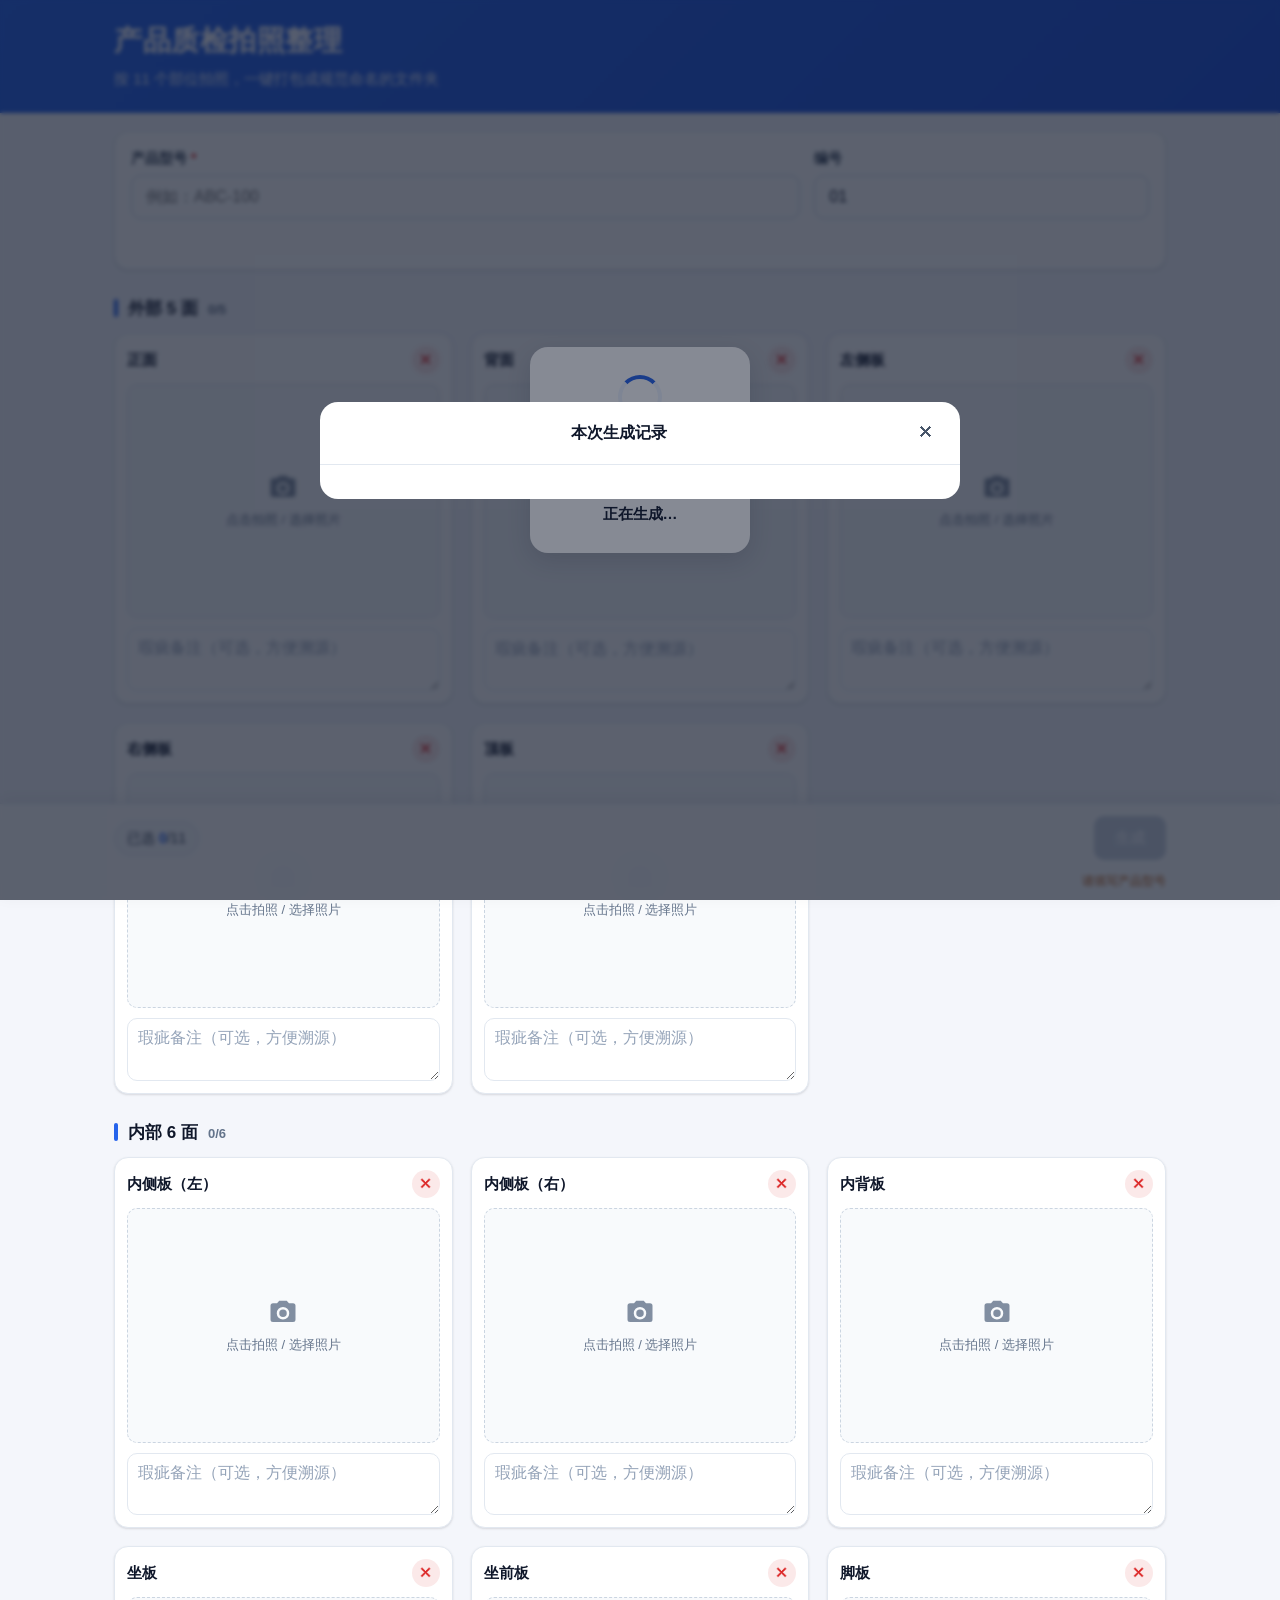
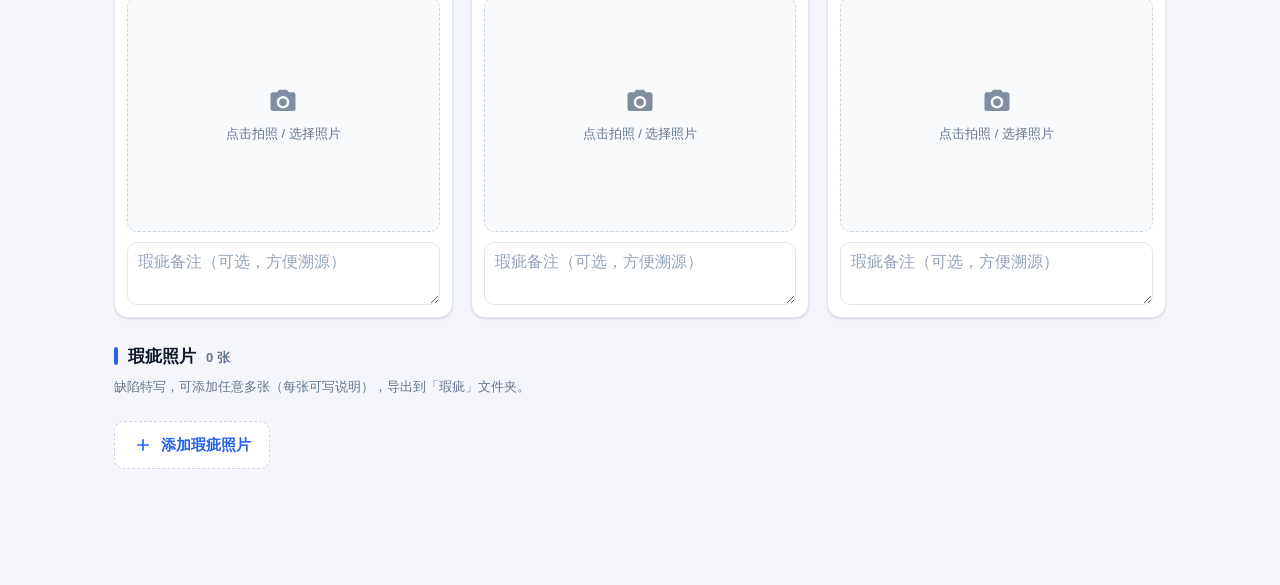
==== index.html @ 3b5d7baa "feat: QC inspection photo organizer Zero-build, client-only web app for product quality-inspection p" ====
<!DOCTYPE html>
<html lang="zh-CN">
<head>
  <meta charset="UTF-8" />
  <meta name="viewport" content="width=device-width, initial-scale=1, viewport-fit=cover" />
  <meta name="theme-color" content="#1d4ed8" />
  <meta name="description" content="按 11 个部位拍照存档，一键生成规范命名的文件夹（型号-编号），方便质检溯源。" />
  <title>产品质检拍照整理</title>
  <link rel="stylesheet" href="styles.css" />
</head>
<body>
  <header class="app-header">
    <div class="container app-header__inner">
      <h1 class="app-title">产品质检拍照整理</h1>
      <p class="app-subtitle">按 11 个部位拍照，一键打包成规范命名的文件夹</p>
    </div>
  </header>

  <main class="container" id="main">
    <!-- Product meta -->
    <section class="meta-card" aria-label="产品信息">
      <div class="field">
        <label for="model-input">产品型号 <span class="req" aria-hidden="true">*</span></label>
        <input id="model-input" type="text" inputmode="text" autocomplete="off"
               enterkeyhint="next" placeholder="例如：ABC-100" />
      </div>
      <div class="field field--unit">
        <label for="unit-input">编号</label>
        <input id="unit-input" type="text" inputmode="text" autocomplete="off"
               value="01" placeholder="01" />
      </div>
      <p class="folder-preview" id="folder-preview" aria-live="polite"></p>
    </section>

    <!-- Photo slots (injected by app.js from PARTS) -->
    <section class="group" data-group="external">
      <h2 class="group-title">
        <span class="group-name">外部 5 面</span>
        <span class="group-count" data-group-count="external"></span>
      </h2>
      <div class="slot-grid" data-slot-grid="external"></div>
    </section>

    <section class="group" data-group="internal">
      <h2 class="group-title">
        <span class="group-name">内部 6 面</span>
        <span class="group-count" data-group-count="internal"></span>
      </h2>
      <div class="slot-grid" data-slot-grid="internal"></div>
    </section>

    <!-- Defect close-up photos (variable count) -->
    <section class="group" data-group="defects">
      <h2 class="group-title">
        <span class="group-name">瑕疵照片</span>
        <span class="group-count" id="defect-count-label">0 张</span>
      </h2>
      <p class="group-desc">缺陷特写，可添加任意多张（每张可写说明），导出到「瑕疵」文件夹。</p>
      <div class="defect-grid" id="defect-grid"></div>
      <label class="defect-add" id="defect-add">
        <input id="defect-input" class="visually-hidden" type="file" accept="image/*" capture="environment" multiple />
        <svg class="defect-add__icon" viewBox="0 0 24 24" aria-hidden="true"><path d="M11 5h2v6h6v2h-6v6h-2v-6H5v-2h6z"/></svg>
        <span>添加瑕疵照片</span>
      </label>
    </section>

    <!-- keeps content clear of the sticky action bar -->
    <div class="action-bar-spacer" aria-hidden="true"></div>
  </main>

  <!-- Sticky bottom action bar -->
  <div class="action-bar" id="action-bar">
    <div class="container action-bar__inner">
      <div class="action-bar__status">
        <span class="count-pill">已选 <strong id="count-num">0</strong>/11<span id="count-defect"></span></span>
        <button type="button" class="btn btn--ghost" id="history-btn" hidden>
          记录 <span id="history-count">0</span>
        </button>
      </div>
      <div class="action-bar__actions">
        <button type="button" class="btn btn--primary" id="generate-btn" disabled>生成</button>
        <button type="button" class="btn btn--primary" id="download-btn" hidden>下载</button>
        <button type="button" class="btn btn--secondary" id="next-btn" hidden>下一台</button>
      </div>
    </div>
    <p class="action-bar__hint" id="action-hint">请填写产品型号</p>
  </div>

  <!-- Generating / success overlay -->
  <div class="overlay" id="overlay" hidden>
    <div class="overlay__card" role="status" aria-live="polite">
      <div class="spinner" id="spinner" aria-hidden="true"></div>
      <svg class="checkmark" id="checkmark" viewBox="0 0 52 52" hidden aria-hidden="true">
        <circle class="checkmark__circle" cx="26" cy="26" r="24" fill="none" />
        <path class="checkmark__check" fill="none" d="M14.1 27.2l7.1 7.2 16.7-16.8" />
      </svg>
      <p class="overlay__text" id="overlay-text">正在生成…</p>
    </div>
  </div>

  <!-- History modal -->
  <div class="modal" id="history-modal" hidden>
    <div class="modal__backdrop" data-close-history></div>
    <div class="modal__panel" role="dialog" aria-modal="true" aria-labelledby="history-modal-title">
      <div class="modal__head">
        <button type="button" class="modal__back" id="history-back" hidden aria-label="返回列表">‹ 返回</button>
        <h2 class="modal__title" id="history-modal-title">本次生成记录</h2>
        <button type="button" class="modal__close" data-close-history aria-label="关闭">✕</button>
      </div>
      <div class="modal__body" id="history-body"><!-- list or detail injected by app.js --></div>
    </div>
  </div>

  <!-- Lightweight toast -->
  <div class="toast" id="toast" hidden aria-live="polite"></div>

  <script defer src="lib/jszip.min.js"></script>
  <script defer src="app.js"></script>
</body>
</html>
---- styles.css ----
/* ===== Design tokens ===== */
:root {
  --bg: #f4f6fb;
  --surface: #ffffff;
  --surface-2: #f8fafc;
  --text: #0f172a;
  --muted: #64748b;
  --border: #e2e8f0;
  --border-strong: #cbd5e1;
  --accent: #2563eb;
  --accent-d: #1d4ed8;
  --accent-soft: #eef4ff;
  --ok: #16a34a;
  --danger: #dc2626;
  --warn: #b45309;
  --radius: 14px;
  --radius-sm: 10px;
  --shadow-sm: 0 1px 2px rgba(15, 23, 42, .06), 0 1px 3px rgba(15, 23, 42, .08);
  --shadow-md: 0 8px 24px rgba(15, 23, 42, .14);
  --bar-space: 116px; /* reserved height for the fixed action bar */
}

* { box-sizing: border-box; }

html { -webkit-text-size-adjust: 100%; }

body {
  margin: 0;
  background: var(--bg);
  color: var(--text);
  font-family: -apple-system, BlinkMacSystemFont, "Segoe UI", "PingFang SC",
    "Hiragino Sans GB", "Microsoft YaHei", "Helvetica Neue", Arial, sans-serif;
  line-height: 1.5;
  -webkit-font-smoothing: antialiased;
}

body.modal-open { overflow: hidden; }

.container {
  width: 100%;
  max-width: 1100px;
  margin-inline: auto;
  padding-inline: clamp(12px, 3vw, 24px);
}

.visually-hidden {
  position: absolute;
  width: 1px; height: 1px;
  padding: 0; margin: -1px;
  overflow: hidden;
  clip: rect(0 0 0 0);
  white-space: nowrap;
  border: 0;
}

/* ===== Header ===== */
.app-header {
  background: linear-gradient(135deg, var(--accent) 0%, var(--accent-d) 100%);
  color: #fff;
  padding-top: env(safe-area-inset-top);
}
.app-header__inner { padding-block: 20px 22px; }
.app-title {
  margin: 0;
  font-size: clamp(20px, 4.5vw, 28px);
  font-weight: 700;
  letter-spacing: .5px;
}
.app-subtitle {
  margin: 6px 0 0;
  font-size: clamp(13px, 3vw, 15px);
  opacity: .9;
}

/* ===== Main ===== */
main { padding-bottom: var(--bar-space); }

.meta-card {
  background: var(--surface);
  border: 1px solid var(--border);
  border-radius: var(--radius);
  box-shadow: var(--shadow-sm);
  padding: 16px;
  margin-top: 18px;
  display: grid;
  grid-template-columns: 1fr;
  gap: 14px;
}
@media (min-width: 560px) {
  .meta-card { grid-template-columns: 2fr 1fr; }
  .folder-preview { grid-column: 1 / -1; }
}

.field { display: flex; flex-direction: column; gap: 6px; }
.field label { font-size: 14px; font-weight: 600; color: #334155; }
.req { color: var(--danger); }
.field input {
  font-size: 16px; /* >=16px avoids iOS zoom-on-focus */
  padding: 12px 14px;
  border: 1.5px solid var(--border-strong);
  border-radius: var(--radius-sm);
  background: var(--surface);
  color: var(--text);
  transition: border-color .18s ease, box-shadow .18s ease;
}
.field input:focus {
  outline: none;
  border-color: var(--accent);
  box-shadow: 0 0 0 3px var(--accent-soft);
}
.folder-preview {
  margin: 0;
  min-height: 20px;
  font-size: 13px;
  color: var(--muted);
  word-break: break-all;
}

/* ===== Groups & slots ===== */
.group { margin-top: 26px; }
.group-title {
  display: flex; align-items: baseline; gap: 10px;
  margin: 0 0 12px;
  font-size: 17px; font-weight: 700;
}
.group-title::before {
  content: "";
  width: 4px; height: 18px;
  border-radius: 2px;
  background: var(--accent);
  transform: translateY(3px);
}
.group-count { font-size: 13px; font-weight: 600; color: var(--muted); }

.slot-grid {
  display: grid;
  gap: clamp(12px, 2vw, 18px);
  grid-template-columns: repeat(auto-fill, minmax(260px, 1fr));
}
@media (max-width: 479px) {
  .slot-grid { grid-template-columns: 1fr; }
}

.slot {
  background: var(--surface);
  border: 1px solid var(--border);
  border-radius: var(--radius);
  box-shadow: var(--shadow-sm);
  padding: 12px;
  display: flex;
  flex-direction: column;
  gap: 10px;
  transition: transform .18s ease, box-shadow .18s ease;
}
@media (hover: hover) {
  .slot:hover { transform: translateY(-2px); box-shadow: var(--shadow-md); }
}

.slot__top {
  display: flex; align-items: center; justify-content: space-between; gap: 8px;
  min-height: 28px;
}
.slot__label { font-size: 15px; font-weight: 600; }
.slot__remove {
  appearance: none;
  border: none;
  background: rgba(220, 38, 38, .1);
  color: var(--danger);
  width: 28px; height: 28px;
  border-radius: 50%;
  font-size: 14px; line-height: 1;
  cursor: pointer;
  display: inline-flex; align-items: center; justify-content: center;
  transition: background .15s ease, transform .15s ease;
}
.slot__remove:hover { background: rgba(220, 38, 38, .18); }
.slot__remove:active { transform: scale(.9); }

.slot__drop {
  position: relative;
  display: block;
  aspect-ratio: 4 / 3;
  border: 1.5px dashed var(--border-strong);
  border-radius: var(--radius-sm);
  background: var(--surface-2);
  overflow: hidden;
  cursor: pointer;
  transition: border-color .18s ease, background .18s ease, transform .12s ease;
}
.slot[data-state="preview"] .slot__drop,
.slot[data-state="nopreview"] .slot__drop {
  border-style: solid;
  border-color: var(--border);
}
@media (hover: hover) {
  .slot__drop:hover { border-color: var(--accent); background: var(--accent-soft); }
}
.slot__drop:active { transform: scale(.985); }
.slot__drop.is-dragover {
  border-color: var(--accent);
  background: var(--accent-soft);
  transform: scale(1.01);
}

.slot__placeholder,
.slot__preview,
.slot__nopreview { position: absolute; inset: 0; }

.slot__placeholder {
  display: flex; flex-direction: column; align-items: center; justify-content: center;
  gap: 8px; color: var(--muted); padding: 10px; text-align: center;
}
.slot__preview { display: none; }
.slot__nopreview { display: none; }
.slot[data-state="preview"] .slot__placeholder,
.slot[data-state="nopreview"] .slot__placeholder { display: none; }
.slot[data-state="preview"] .slot__preview { display: block; }
.slot[data-state="nopreview"] .slot__nopreview {
  display: flex; flex-direction: column; align-items: center; justify-content: center;
  gap: 6px; color: var(--muted); padding: 12px; text-align: center;
}

.slot__icon { width: 30px; height: 30px; fill: currentColor; opacity: .8; }
.slot__hint-text { font-size: 13px; }
.slot__filename {
  font-size: 12px; color: #475569; word-break: break-all;
  max-width: 100%;
  display: -webkit-box; -webkit-line-clamp: 2; -webkit-box-orient: vertical; overflow: hidden;
}
.slot__nopreview-tag {
  font-size: 11px;
  background: #fef3c7; color: var(--warn);
  padding: 2px 8px; border-radius: 999px;
}

.slot__preview img {
  width: 100%; height: 100%;
  object-fit: cover;
  display: block;
  opacity: 0;
  transform: scale(1.03);
  transition: opacity .28s ease, transform .28s ease;
}
.slot__preview img.is-loaded { opacity: 1; transform: scale(1); }

.slot__note {
  width: 100%;
  resize: vertical;
  min-height: 44px;
  font-size: 16px;
  font-family: inherit;
  line-height: 1.4;
  padding: 8px 10px;
  border: 1.5px solid var(--border);
  border-radius: var(--radius-sm);
  background: var(--surface);
  color: var(--text);
  transition: border-color .18s ease, box-shadow .18s ease;
}
.slot__note::placeholder { color: #94a3b8; }
.slot__note:focus {
  outline: none;
  border-color: var(--accent);
  box-shadow: 0 0 0 3px var(--accent-soft);
}

/* ===== Group description & defect photos ===== */
.group-desc { margin: -4px 0 12px; font-size: 13px; color: var(--muted); }

.defect-grid {
  display: grid;
  gap: clamp(12px, 2vw, 18px);
  grid-template-columns: repeat(auto-fill, minmax(150px, 1fr));
  margin-bottom: 12px;
}
.defect-item {
  background: var(--surface);
  border: 1px solid var(--border);
  border-radius: var(--radius);
  box-shadow: var(--shadow-sm);
  padding: 10px;
  display: flex; flex-direction: column; gap: 8px;
  animation: slot-in .28s ease both;
}
.defect-thumb-wrap {
  position: relative;
  aspect-ratio: 1 / 1;
  border-radius: var(--radius-sm);
  overflow: hidden;
  background: var(--surface-2);
}
.defect-thumb {
  width: 100%; height: 100%; object-fit: cover; display: block;
  opacity: 0; transform: scale(1.03);
  transition: opacity .28s ease, transform .28s ease;
}
.defect-thumb.is-loaded { opacity: 1; transform: scale(1); }
.defect-item[data-state="nopreview"] .defect-thumb { display: none; }
.defect-nopreview {
  position: absolute; inset: 0;
  display: none; flex-direction: column; align-items: center; justify-content: center;
  gap: 6px; padding: 10px; text-align: center; color: var(--muted);
}
.defect-item[data-state="nopreview"] .defect-nopreview { display: flex; }
.defect-filename {
  font-size: 12px; color: #475569; word-break: break-all;
  display: -webkit-box; -webkit-line-clamp: 2; -webkit-box-orient: vertical; overflow: hidden;
}
.defect-remove {
  position: absolute; top: 6px; right: 6px;
  width: 28px; height: 28px; border: none; border-radius: 50%;
  background: rgba(15, 23, 42, .55); color: #fff;
  font-size: 14px; line-height: 1; cursor: pointer;
  display: inline-flex; align-items: center; justify-content: center;
  transition: background .15s ease, transform .15s ease;
}
.defect-remove:hover { background: rgba(15, 23, 42, .75); }
.defect-remove:active { transform: scale(.9); }
.defect-note {
  width: 100%; resize: vertical; min-height: 40px;
  font-size: 16px; font-family: inherit; line-height: 1.4;
  padding: 8px 10px;
  border: 1.5px solid var(--border); border-radius: var(--radius-sm);
  background: var(--surface); color: var(--text);
  transition: border-color .18s ease, box-shadow .18s ease;
}
.defect-note::placeholder { color: #94a3b8; }
.defect-note:focus { outline: none; border-color: var(--accent); box-shadow: 0 0 0 3px var(--accent-soft); }

.defect-add {
  display: inline-flex; align-items: center; gap: 8px;
  padding: 12px 18px; min-height: 44px;
  border: 1.5px dashed var(--border-strong); border-radius: var(--radius-sm);
  background: var(--surface); color: var(--accent);
  font-size: 15px; font-weight: 600; cursor: pointer;
  transition: border-color .18s ease, background .18s ease, transform .12s ease;
}
.defect-add:hover { border-color: var(--accent); background: var(--accent-soft); }
.defect-add:active { transform: scale(.98); }
.defect-add.is-dragover { border-color: var(--accent); background: var(--accent-soft); transform: scale(1.01); }
.defect-add__icon { width: 20px; height: 20px; fill: currentColor; }

.hist-detail-subhead { margin: 18px 0 10px; font-size: 14px; font-weight: 700; }

/* ===== Sticky action bar ===== */
.action-bar {
  position: fixed;
  left: 0; right: 0; bottom: 0;
  z-index: 40;
  background: rgba(255, 255, 255, .92);
  backdrop-filter: saturate(180%) blur(10px);
  -webkit-backdrop-filter: saturate(180%) blur(10px);
  border-top: 1px solid var(--border);
  padding-bottom: env(safe-area-inset-bottom);
  box-shadow: 0 -4px 16px rgba(15, 23, 42, .06);
}
.action-bar__inner {
  display: flex; align-items: center; justify-content: space-between; gap: 12px;
  padding-block: 12px;
}
.action-bar__status { display: flex; align-items: center; gap: 10px; }
.count-pill {
  font-size: 14px; color: #334155;
  background: var(--surface-2);
  border: 1px solid var(--border);
  padding: 6px 12px; border-radius: 999px;
  white-space: nowrap;
}
.count-pill strong { color: var(--accent); }
.action-bar__actions { display: flex; gap: 8px; }
.action-bar__hint {
  margin: 0;
  padding: 0 clamp(12px, 3vw, 24px) 10px;
  max-width: 1100px;
  margin-inline: auto;
  font-size: 12px;
  color: var(--muted);
  text-align: right;
}
.action-bar__hint[data-tone="warn"] { color: var(--warn); }
.action-bar__hint[data-tone="ok"] { color: var(--ok); }

/* ===== Buttons ===== */
.btn {
  appearance: none;
  border: 1px solid transparent;
  border-radius: 10px;
  font-size: 15px; font-weight: 600;
  font-family: inherit;
  padding: 11px 20px;
  min-height: 44px;
  cursor: pointer;
  transition: background .16s ease, transform .12s ease, opacity .16s ease, box-shadow .16s ease;
  white-space: nowrap;
}
.btn:active { transform: scale(.97); }
.btn--primary { background: var(--accent); color: #fff; }
.btn--primary:hover { background: var(--accent-d); }
.btn--primary:disabled {
  background: #cbd5e1; color: #eef2f7; cursor: not-allowed; transform: none;
}
.btn--secondary {
  background: var(--surface); color: var(--accent);
  border-color: var(--accent);
}
.btn--secondary:hover { background: var(--accent-soft); }
.btn--ghost {
  background: transparent; color: #475569;
  border-color: var(--border-strong);
  padding-inline: 14px;
}
.btn--ghost:hover { background: var(--surface-2); }

/* ===== Overlay (generating / success) ===== */
.overlay {
  position: fixed; inset: 0; z-index: 70;
  display: flex; align-items: center; justify-content: center;
  background: rgba(15, 23, 42, .35);
  backdrop-filter: blur(2px);
}
.overlay__card {
  background: var(--surface);
  border-radius: 18px;
  padding: 28px 34px;
  min-width: 220px;
  display: flex; flex-direction: column; align-items: center; gap: 14px;
  box-shadow: var(--shadow-md);
  animation: pop .25s ease;
}
@keyframes pop {
  from { transform: scale(.92); opacity: 0; }
  to { transform: scale(1); opacity: 1; }
}
.overlay__text { margin: 0; font-size: 15px; font-weight: 600; text-align: center; }

.spinner {
  width: 44px; height: 44px;
  border-radius: 50%;
  border: 4px solid var(--accent-soft);
  border-top-color: var(--accent);
  animation: spin .8s linear infinite;
}
@keyframes spin { to { transform: rotate(360deg); } }

.checkmark { width: 56px; height: 56px; }
.checkmark__circle {
  stroke: var(--ok); stroke-width: 2.5;
  stroke-dasharray: 151; stroke-dashoffset: 151;
}
.checkmark__check {
  stroke: var(--ok); stroke-width: 3.5;
  stroke-linecap: round; stroke-linejoin: round;
  stroke-dasharray: 40; stroke-dashoffset: 40;
}
.checkmark.is-drawn .checkmark__circle { animation: draw .5s ease forwards; }
.checkmark.is-drawn .checkmark__check { animation: draw .35s .42s ease forwards; }
@keyframes draw { to { stroke-dashoffset: 0; } }

/* ===== History modal ===== */
.modal {
  position: fixed; inset: 0; z-index: 80;
  display: flex; align-items: flex-end; justify-content: center;
}
@media (min-width: 640px) { .modal { align-items: center; } }
.modal__backdrop { position: absolute; inset: 0; background: rgba(15, 23, 42, .5); }
.modal__panel {
  position: relative;
  width: 100%; max-width: 640px; max-height: 86vh;
  background: var(--surface);
  border-radius: 18px 18px 0 0;
  display: flex; flex-direction: column;
  overflow: hidden;
  animation: sheet-up .3s ease;
  padding-bottom: env(safe-area-inset-bottom);
}
@media (min-width: 640px) { .modal__panel { border-radius: 18px; } }
@keyframes sheet-up {
  from { transform: translateY(16px); opacity: .5; }
  to { transform: translateY(0); opacity: 1; }
}
.modal__head {
  display: flex; align-items: center; gap: 10px;
  padding: 16px 18px;
  border-bottom: 1px solid var(--border);
}
.modal__title {
  margin: 0; font-size: 16px; font-weight: 700;
  flex: 1; text-align: center;
  white-space: nowrap; overflow: hidden; text-overflow: ellipsis;
}
.modal__back, .modal__close {
  appearance: none; border: none; background: transparent;
  color: #475569; font-size: 15px; cursor: pointer;
  padding: 6px 8px; border-radius: 8px;
}
.modal__back:hover, .modal__close:hover { background: var(--surface-2); }
.modal__close { font-size: 16px; }
.modal__body { overflow-y: auto; padding: 14px 18px 20px; -webkit-overflow-scrolling: touch; }

.hist-empty { text-align: center; color: var(--muted); padding: 28px 0; }

.hist-item {
  display: flex; align-items: center; justify-content: space-between; gap: 12px;
  padding: 12px 0;
  border-bottom: 1px solid var(--border);
}
.hist-item:last-child { border-bottom: none; }
.hist-item__name { font-weight: 600; word-break: break-all; }
.hist-item__meta { font-size: 12px; color: var(--muted); margin-top: 2px; }
.hist-item__actions { display: flex; gap: 8px; flex-shrink: 0; }
.hist-item__actions .btn { font-size: 13px; padding: 8px 12px; min-height: 38px; }

.hist-detail-head {
  display: flex; align-items: center; justify-content: space-between; gap: 10px;
  font-size: 13px; color: var(--muted);
  margin-bottom: 14px;
}
.hist-detail-head .btn { font-size: 13px; padding: 8px 12px; min-height: 38px; }
.hist-detail-grid {
  display: grid; gap: 12px;
  grid-template-columns: repeat(auto-fill, minmax(140px, 1fr));
}
.hist-detail-item {
  border: 1px solid var(--border);
  border-radius: var(--radius-sm);
  overflow: hidden;
  background: var(--surface-2);
}
.hist-thumb {
  width: 100%; aspect-ratio: 4 / 3; object-fit: cover; display: block;
  background: #e2e8f0;
}
.hist-thumb--none, .hist-thumb--empty {
  display: flex; flex-direction: column; align-items: center; justify-content: center;
  gap: 4px; color: var(--muted); font-size: 12px; text-align: center; padding: 8px;
}
.hist-thumb--none small { color: #94a3b8; word-break: break-all; }
.hist-detail-meta { padding: 8px 10px; }
.hist-detail-part { font-size: 13px; font-weight: 600; }
.hist-detail-note { font-size: 12px; color: #334155; margin-top: 3px; word-break: break-word; }
.hist-detail-note.is-empty { color: #94a3b8; }

/* ===== Toast ===== */
.toast {
  position: fixed; left: 50%; z-index: 90;
  bottom: calc(var(--bar-space) + env(safe-area-inset-bottom));
  transform: translate(-50%, 8px);
  opacity: 0;
  background: #0f172a; color: #fff;
  padding: 10px 18px; border-radius: 999px;
  font-size: 14px;
  box-shadow: var(--shadow-md);
  transition: opacity .25s ease, transform .25s ease;
  pointer-events: none;
  max-width: 90vw; text-align: center;
}
.toast.is-show { opacity: 1; transform: translate(-50%, 0); }

/* ===== Subtle slot entrance ===== */
@media (prefers-reduced-motion: no-preference) {
  .slot { animation: slot-in .34s ease both; }
  .slot-grid .slot:nth-child(1) { animation-delay: .02s; }
  .slot-grid .slot:nth-child(2) { animation-delay: .05s; }
  .slot-grid .slot:nth-child(3) { animation-delay: .08s; }
  .slot-grid .slot:nth-child(4) { animation-delay: .11s; }
  .slot-grid .slot:nth-child(5) { animation-delay: .14s; }
  .slot-grid .slot:nth-child(6) { animation-delay: .17s; }
  @keyframes slot-in {
    from { opacity: 0; transform: translateY(8px); }
    to { opacity: 1; transform: translateY(0); }
  }
}

/* ===== Reduced motion ===== */
@media (prefers-reduced-motion: reduce) {
  *, *::before, *::after {
    animation-duration: .001ms !important;
    animation-iteration-count: 1 !important;
    transition-duration: .001ms !important;
    scroll-behavior: auto !important;
  }
}
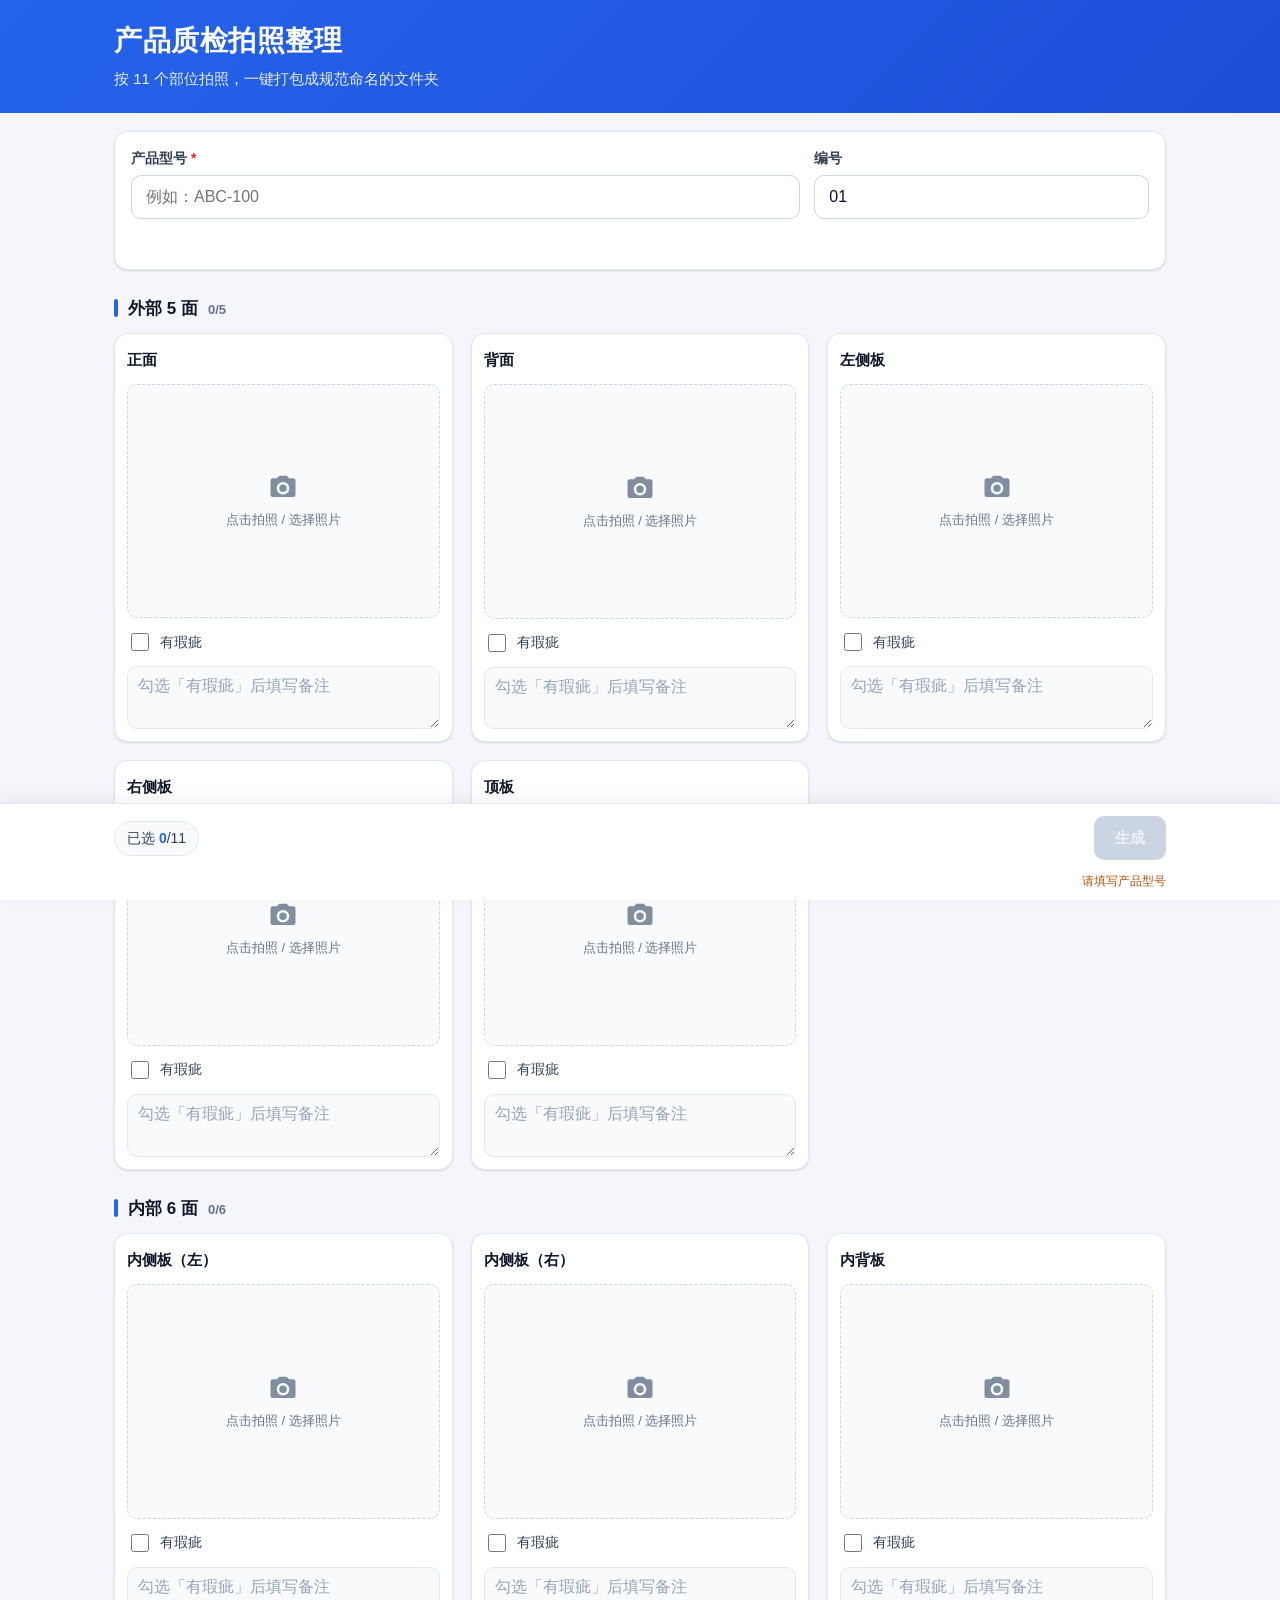
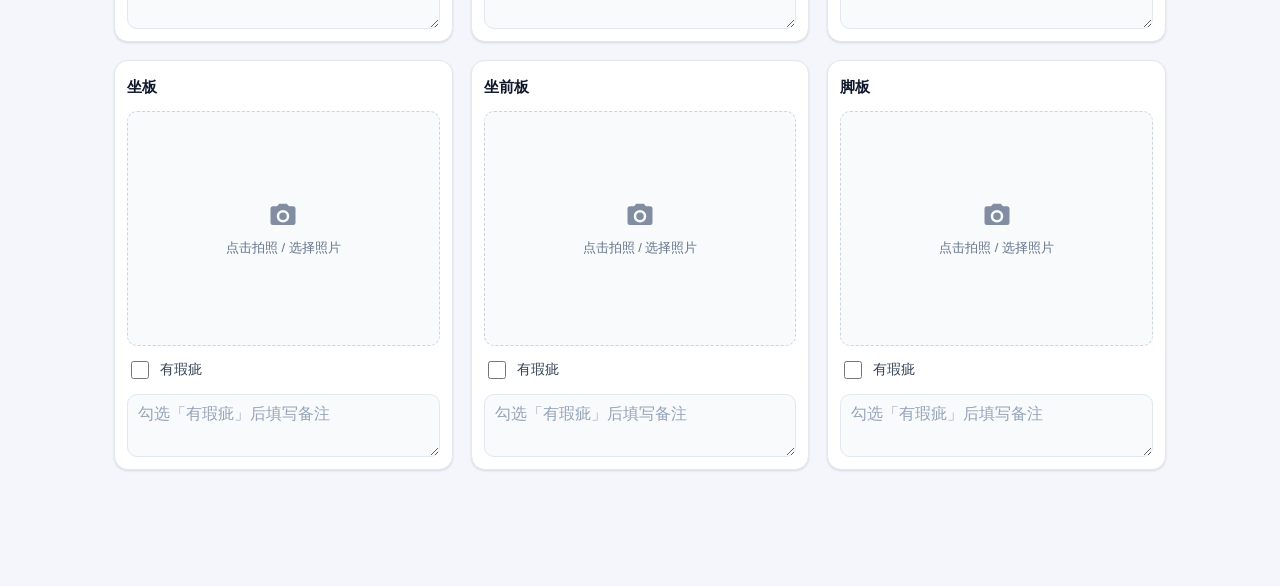
==== commit 63ad869d: "feat: mark defects per surface; copy flagged photos into defect folder (#4) Replace the separate def" ====
--- a/index.html
+++ b/index.html
@@ -6,6 +6,7 @@
   <meta name="theme-color" content="#1d4ed8" />
   <meta name="description" content="按 11 个部位拍照存档，一键生成规范命名的文件夹（型号-编号），方便质检溯源。" />
   <title>产品质检拍照整理</title>
+  <link rel="icon" href="favicon.svg" type="image/svg+xml" />
   <link rel="stylesheet" href="styles.css" />
 </head>
 <body>
@@ -47,21 +48,6 @@
         <span class="group-count" data-group-count="internal"></span>
       </h2>
       <div class="slot-grid" data-slot-grid="internal"></div>
-    </section>
-
-    <!-- Defect close-up photos (variable count) -->
-    <section class="group" data-group="defects">
-      <h2 class="group-title">
-        <span class="group-name">瑕疵照片</span>
-        <span class="group-count" id="defect-count-label">0 张</span>
-      </h2>
-      <p class="group-desc">缺陷特写，可添加任意多张（每张可写说明），导出到「瑕疵」文件夹。</p>
-      <div class="defect-grid" id="defect-grid"></div>
-      <label class="defect-add" id="defect-add">
-        <input id="defect-input" class="visually-hidden" type="file" accept="image/*" capture="environment" multiple />
-        <svg class="defect-add__icon" viewBox="0 0 24 24" aria-hidden="true"><path d="M11 5h2v6h6v2h-6v6h-2v-6H5v-2h6z"/></svg>
-        <span>添加瑕疵照片</span>
-      </label>
     </section>
 
     <!-- keeps content clear of the sticky action bar -->
--- a/styles.css
+++ b/styles.css
@@ -22,6 +22,10 @@
 
 * { box-sizing: border-box; }
 
+/* The `hidden` attribute must win over the component `display` rules below
+   (.overlay/.modal use display:flex, which would otherwise override [hidden]). */
+[hidden] { display: none !important; }
+
 html { -webkit-text-size-adjust: 100%; }
 
 body {
@@ -264,83 +268,38 @@
   box-shadow: 0 0 0 3px var(--accent-soft);
 }
 
-/* ===== Group description & defect photos ===== */
-.group-desc { margin: -4px 0 12px; font-size: 13px; color: var(--muted); }
-
-.defect-grid {
-  display: grid;
-  gap: clamp(12px, 2vw, 18px);
-  grid-template-columns: repeat(auto-fill, minmax(150px, 1fr));
-  margin-bottom: 12px;
-}
-.defect-item {
-  background: var(--surface);
-  border: 1px solid var(--border);
-  border-radius: var(--radius);
-  box-shadow: var(--shadow-sm);
-  padding: 10px;
-  display: flex; flex-direction: column; gap: 8px;
-  animation: slot-in .28s ease both;
-}
-.defect-thumb-wrap {
-  position: relative;
-  aspect-ratio: 1 / 1;
-  border-radius: var(--radius-sm);
-  overflow: hidden;
+/* ===== Per-surface defect toggle ===== */
+.slot__defect {
+  display: inline-flex; align-items: center; gap: 8px;
+  align-self: flex-start;
+  font-size: 14px; color: #334155;
+  cursor: pointer; user-select: none;
+  padding: 2px 0;
+}
+.slot__defect-check {
+  width: 18px; height: 18px;
+  accent-color: var(--danger);
+  cursor: pointer; flex-shrink: 0;
+}
+.slot[data-defect="on"] {
+  border-color: #fca5a5;
+  box-shadow: 0 0 0 1px #fca5a5, var(--shadow-sm);
+}
+.slot[data-defect="on"] .slot__defect { color: var(--danger); font-weight: 600; }
+.slot__note:disabled {
   background: var(--surface-2);
-}
-.defect-thumb {
-  width: 100%; height: 100%; object-fit: cover; display: block;
-  opacity: 0; transform: scale(1.03);
-  transition: opacity .28s ease, transform .28s ease;
-}
-.defect-thumb.is-loaded { opacity: 1; transform: scale(1); }
-.defect-item[data-state="nopreview"] .defect-thumb { display: none; }
-.defect-nopreview {
-  position: absolute; inset: 0;
-  display: none; flex-direction: column; align-items: center; justify-content: center;
-  gap: 6px; padding: 10px; text-align: center; color: var(--muted);
-}
-.defect-item[data-state="nopreview"] .defect-nopreview { display: flex; }
-.defect-filename {
-  font-size: 12px; color: #475569; word-break: break-all;
-  display: -webkit-box; -webkit-line-clamp: 2; -webkit-box-orient: vertical; overflow: hidden;
-}
-.defect-remove {
-  position: absolute; top: 6px; right: 6px;
-  width: 28px; height: 28px; border: none; border-radius: 50%;
-  background: rgba(15, 23, 42, .55); color: #fff;
-  font-size: 14px; line-height: 1; cursor: pointer;
-  display: inline-flex; align-items: center; justify-content: center;
-  transition: background .15s ease, transform .15s ease;
-}
-.defect-remove:hover { background: rgba(15, 23, 42, .75); }
-.defect-remove:active { transform: scale(.9); }
-.defect-note {
-  width: 100%; resize: vertical; min-height: 40px;
-  font-size: 16px; font-family: inherit; line-height: 1.4;
-  padding: 8px 10px;
-  border: 1.5px solid var(--border); border-radius: var(--radius-sm);
-  background: var(--surface); color: var(--text);
-  transition: border-color .18s ease, box-shadow .18s ease;
-}
-.defect-note::placeholder { color: #94a3b8; }
-.defect-note:focus { outline: none; border-color: var(--accent); box-shadow: 0 0 0 3px var(--accent-soft); }
-
-.defect-add {
-  display: inline-flex; align-items: center; gap: 8px;
-  padding: 12px 18px; min-height: 44px;
-  border: 1.5px dashed var(--border-strong); border-radius: var(--radius-sm);
-  background: var(--surface); color: var(--accent);
-  font-size: 15px; font-weight: 600; cursor: pointer;
-  transition: border-color .18s ease, background .18s ease, transform .12s ease;
-}
-.defect-add:hover { border-color: var(--accent); background: var(--accent-soft); }
-.defect-add:active { transform: scale(.98); }
-.defect-add.is-dragover { border-color: var(--accent); background: var(--accent-soft); transform: scale(1.01); }
-.defect-add__icon { width: 20px; height: 20px; fill: currentColor; }
-
-.hist-detail-subhead { margin: 18px 0 10px; font-size: 14px; font-weight: 700; }
+  color: #94a3b8;
+  cursor: not-allowed;
+}
+
+/* history: per-surface defect badge */
+.hist-defect-badge {
+  margin-left: 6px;
+  font-size: 11px; font-weight: 600;
+  color: var(--danger); background: #fee2e2;
+  padding: 1px 7px; border-radius: 999px;
+  vertical-align: middle;
+}
 
 /* ===== Sticky action bar ===== */
 .action-bar {
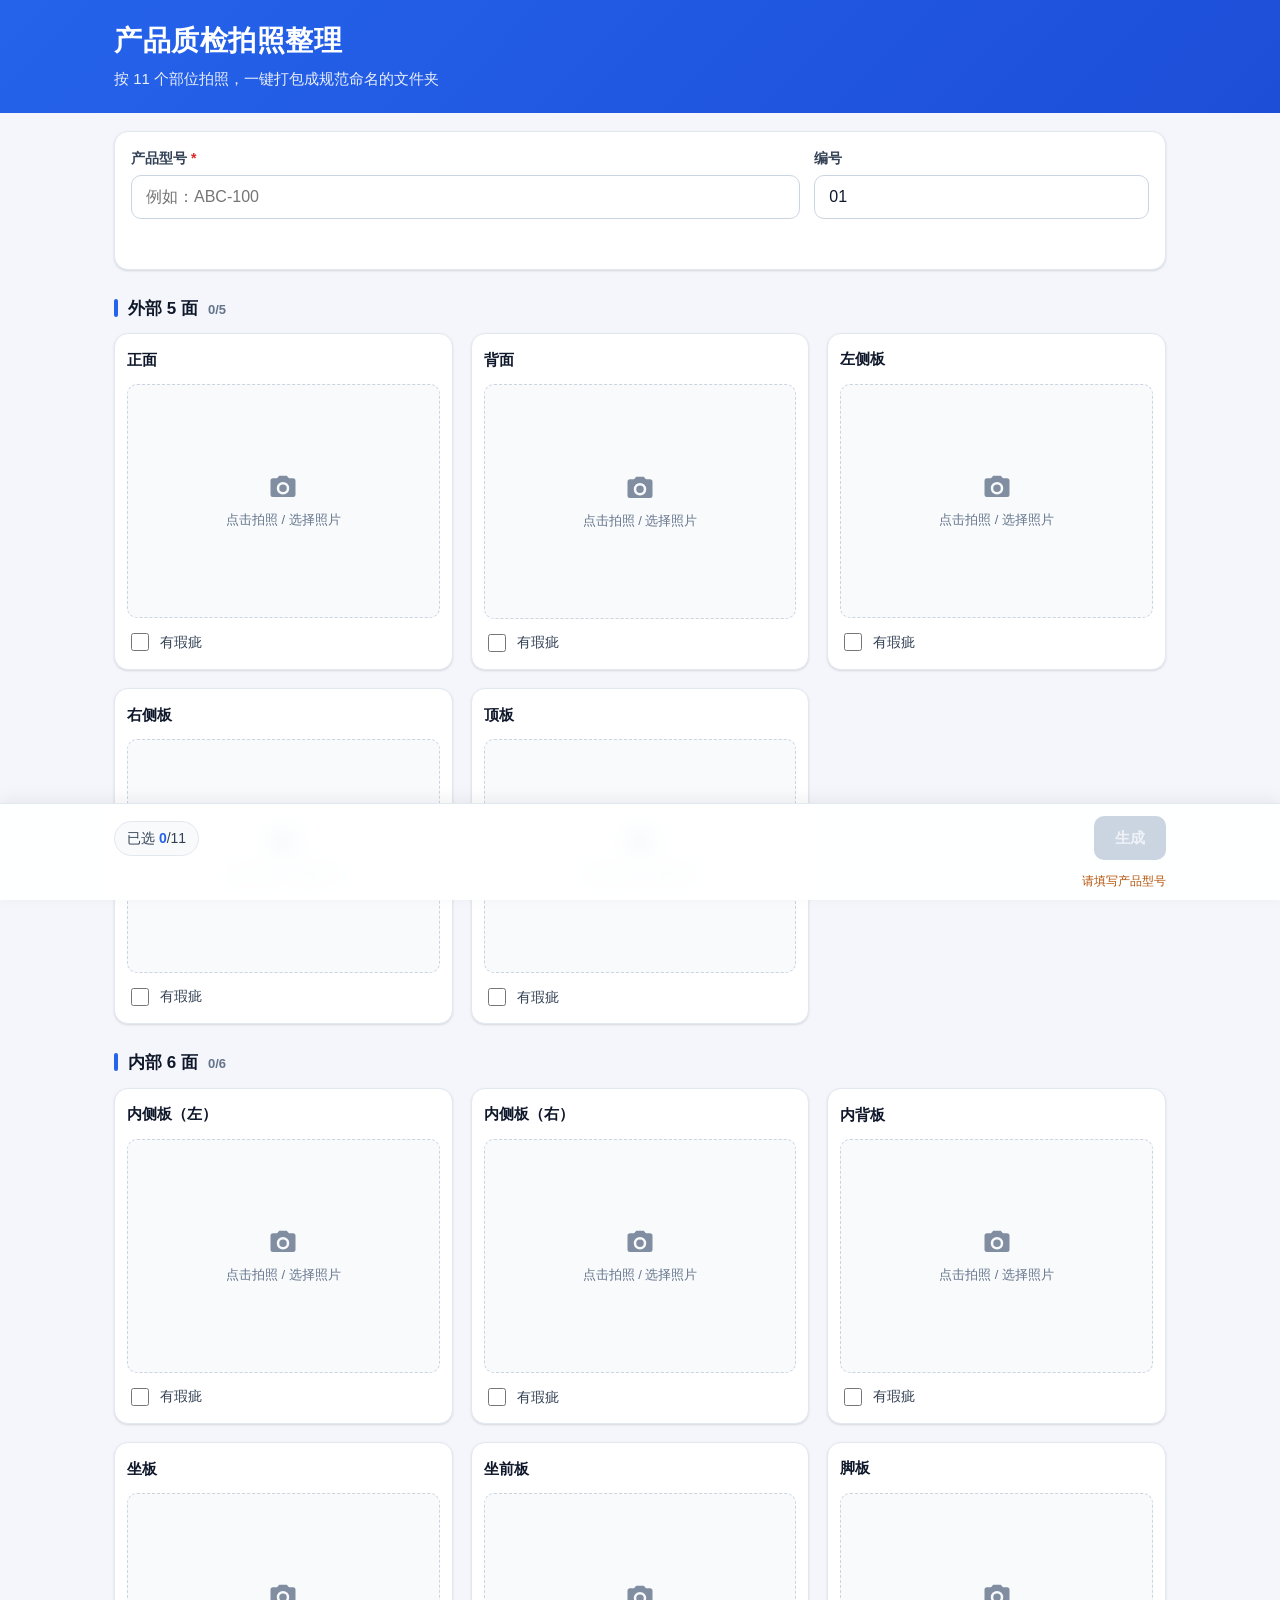
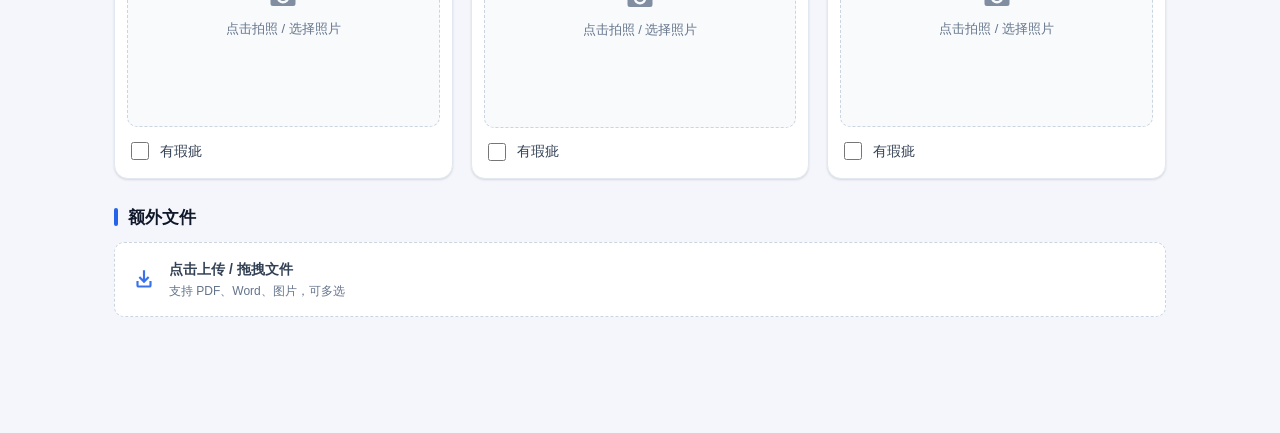
==== commit 626dd2d0: "feat: multiple defect photos per surface and extra-files attachments (#6) Each surface keeps one ove" ====
--- a/index.html
+++ b/index.html
@@ -50,6 +50,22 @@
       <div class="slot-grid" data-slot-grid="internal"></div>
     </section>
 
+    <!-- Extra files: PDF / Word / image attachments -->
+    <section class="group" data-group="attach">
+      <h2 class="group-title">
+        <span class="group-name">额外文件</span>
+        <span class="group-count" data-attach-count></span>
+      </h2>
+      <label class="attach-drop">
+        <input class="attach-add-input visually-hidden" type="file" multiple
+               accept=".pdf,.doc,.docx,application/pdf,application/msword,application/vnd.openxmlformats-officedocument.wordprocessingml.document,image/*"
+               aria-label="添加额外文件" />
+        <svg class="attach-drop__icon" viewBox="0 0 24 24" aria-hidden="true"><path d="M19 13v4a2 2 0 0 1-2 2H7a2 2 0 0 1-2-2v-4h2v4h10v-4h2ZM13 3v8.17l2.59-2.58L17 10l-5 5-5-5 1.41-1.41L11 11.17V3h2Z"/></svg>
+        <span class="attach-drop__text">点击上传 / 拖拽文件<small>支持 PDF、Word、图片，可多选</small></span>
+      </label>
+      <div class="attach-list" data-attach-list></div>
+    </section>
+
     <!-- keeps content clear of the sticky action bar -->
     <div class="action-bar-spacer" aria-hidden="true"></div>
   </main>
@@ -58,7 +74,7 @@
   <div class="action-bar" id="action-bar">
     <div class="container action-bar__inner">
       <div class="action-bar__status">
-        <span class="count-pill">已选 <strong id="count-num">0</strong>/11<span id="count-defect"></span></span>
+        <span class="count-pill">已选 <strong id="count-num">0</strong>/11<span id="count-defect"></span><span id="count-attach"></span></span>
         <button type="button" class="btn btn--ghost" id="history-btn" hidden>
           记录 <span id="history-count">0</span>
         </button>
--- a/styles.css
+++ b/styles.css
@@ -247,26 +247,85 @@
 }
 .slot__preview img.is-loaded { opacity: 1; transform: scale(1); }
 
-.slot__note {
+/* ===== Per-surface defect gallery ===== */
+.slot__defects {
+  display: flex;
+  flex-direction: column;
+  gap: 10px;
+  padding: 10px;
+  border: 1px dashed #fca5a5;
+  border-radius: var(--radius-sm);
+  background: #fff5f5;
+}
+.slot__defects-list { display: flex; flex-direction: column; gap: 10px; }
+.slot__defects-list:empty { display: none; }
+
+.defect-item {
+  display: flex;
+  gap: 10px;
+  padding: 8px;
+  background: var(--surface);
+  border: 1px solid var(--border);
+  border-radius: var(--radius-sm);
+}
+.defect-item__thumb {
+  flex-shrink: 0;
+  width: 72px; height: 72px;
+  border-radius: 8px;
+  overflow: hidden;
+  background: #e2e8f0;
+}
+.defect-item__thumb img { width: 100%; height: 100%; object-fit: cover; display: block; }
+.defect-item__thumb--none {
+  display: flex; flex-direction: column; align-items: center; justify-content: center;
+  gap: 2px; color: var(--muted); font-size: 10px; text-align: center; padding: 4px;
+}
+.defect-item__thumb--none small { color: #94a3b8; word-break: break-all; line-height: 1.2; }
+.defect-item__body { flex: 1; min-width: 0; display: flex; flex-direction: column; gap: 6px; }
+.defect-item__head { display: flex; align-items: center; justify-content: space-between; gap: 8px; }
+.defect-item__tag {
+  font-size: 12px; font-weight: 700; color: var(--danger);
+  background: #fee2e2; padding: 1px 8px; border-radius: 999px;
+}
+.defect-item__remove {
+  appearance: none; border: none; background: transparent;
+  color: var(--muted); cursor: pointer; font-size: 13px; line-height: 1;
+  width: 24px; height: 24px; border-radius: 50%;
+  display: inline-flex; align-items: center; justify-content: center;
+  transition: background .15s ease, color .15s ease;
+}
+.defect-item__remove:hover { background: rgba(220, 38, 38, .12); color: var(--danger); }
+.defect-item__note {
   width: 100%;
   resize: vertical;
-  min-height: 44px;
+  min-height: 40px;
   font-size: 16px;
   font-family: inherit;
   line-height: 1.4;
-  padding: 8px 10px;
+  padding: 7px 9px;
   border: 1.5px solid var(--border);
-  border-radius: var(--radius-sm);
+  border-radius: 8px;
   background: var(--surface);
   color: var(--text);
   transition: border-color .18s ease, box-shadow .18s ease;
 }
-.slot__note::placeholder { color: #94a3b8; }
-.slot__note:focus {
+.defect-item__note::placeholder { color: #94a3b8; }
+.defect-item__note:focus {
   outline: none;
   border-color: var(--accent);
   box-shadow: 0 0 0 3px var(--accent-soft);
 }
+
+.defect-add { display: inline-flex; align-self: flex-start; cursor: pointer; }
+.defect-add__btn {
+  display: inline-flex; align-items: center; gap: 4px;
+  font-size: 13px; font-weight: 600; color: var(--danger);
+  background: var(--surface); border: 1.5px dashed #f1a5a5;
+  padding: 8px 14px; border-radius: 999px; min-height: 38px;
+  transition: background .15s ease, border-color .15s ease, transform .12s ease;
+}
+.defect-add:hover .defect-add__btn { background: #fee2e2; border-color: var(--danger); }
+.defect-add:active .defect-add__btn { transform: scale(.97); }
 
 /* ===== Per-surface defect toggle ===== */
 .slot__defect {
@@ -286,11 +345,60 @@
   box-shadow: 0 0 0 1px #fca5a5, var(--shadow-sm);
 }
 .slot[data-defect="on"] .slot__defect { color: var(--danger); font-weight: 600; }
-.slot__note:disabled {
-  background: var(--surface-2);
-  color: #94a3b8;
-  cursor: not-allowed;
-}
+
+/* ===== Extra files (attachments) ===== */
+.attach-drop {
+  display: flex; align-items: center; gap: 12px;
+  padding: 16px;
+  border: 1.5px dashed var(--border-strong);
+  border-radius: var(--radius-sm);
+  background: var(--surface);
+  cursor: pointer;
+  transition: border-color .18s ease, background .18s ease, transform .12s ease;
+}
+@media (hover: hover) {
+  .attach-drop:hover { border-color: var(--accent); background: var(--accent-soft); }
+}
+.attach-drop:active { transform: scale(.99); }
+.attach-drop.is-dragover {
+  border-color: var(--accent); background: var(--accent-soft); transform: scale(1.005);
+}
+.attach-drop__icon { width: 26px; height: 26px; fill: var(--accent); flex-shrink: 0; opacity: .9; }
+.attach-drop__text { display: flex; flex-direction: column; font-size: 14px; font-weight: 600; color: #334155; }
+.attach-drop__text small { font-weight: 400; font-size: 12px; color: var(--muted); margin-top: 2px; }
+
+.attach-list { display: flex; flex-direction: column; gap: 8px; margin-top: 10px; }
+.attach-list:empty { display: none; }
+.attach-item {
+  display: flex; align-items: center; gap: 10px;
+  padding: 8px 10px;
+  background: var(--surface);
+  border: 1px solid var(--border);
+  border-radius: var(--radius-sm);
+}
+.attach-item__icon { width: 22px; height: 22px; fill: var(--muted); flex-shrink: 0; }
+.attach-item__name {
+  flex: 1; min-width: 0;
+  font-size: 14px; color: var(--text);
+  white-space: nowrap; overflow: hidden; text-overflow: ellipsis;
+}
+.attach-item__ext {
+  flex-shrink: 0;
+  font-size: 10px; font-weight: 700; letter-spacing: .4px;
+  color: var(--accent); background: var(--accent-soft);
+  padding: 2px 7px; border-radius: 999px;
+}
+.attach-item__size { flex-shrink: 0; font-size: 12px; color: var(--muted); }
+.attach-item__remove {
+  appearance: none; border: none; background: rgba(220, 38, 38, .1);
+  color: var(--danger); cursor: pointer;
+  width: 28px; height: 28px; border-radius: 50%; flex-shrink: 0;
+  font-size: 13px; line-height: 1;
+  display: inline-flex; align-items: center; justify-content: center;
+  transition: background .15s ease, transform .15s ease;
+}
+.attach-item__remove:hover { background: rgba(220, 38, 38, .18); }
+.attach-item__remove:active { transform: scale(.9); }
 
 /* history: per-surface defect badge */
 .hist-defect-badge {
@@ -498,6 +606,27 @@
 .hist-detail-part { font-size: 13px; font-weight: 600; }
 .hist-detail-note { font-size: 12px; color: #334155; margin-top: 3px; word-break: break-word; }
 .hist-detail-note.is-empty { color: #94a3b8; }
+
+/* history: per-surface defect gallery */
+.hist-defect-grid {
+  display: grid; gap: 6px; margin-top: 6px;
+  grid-template-columns: repeat(auto-fill, minmax(72px, 1fr));
+}
+.hist-defect-cell {
+  border: 1px solid #fecaca; border-radius: 8px; overflow: hidden; background: #fff5f5;
+}
+.hist-defect-cell .hist-thumb { aspect-ratio: 1 / 1; }
+.hist-defect-note { font-size: 11px; color: #334155; padding: 4px 6px; word-break: break-word; }
+.hist-defect-note.is-empty { color: #94a3b8; }
+
+/* history: attachments list */
+.hist-attach { margin-top: 14px; padding-top: 12px; border-top: 1px solid var(--border); }
+.hist-attach__title { font-size: 13px; font-weight: 700; margin-bottom: 6px; }
+.hist-attach__item {
+  font-size: 13px; color: #334155; padding: 4px 0; word-break: break-all;
+  border-bottom: 1px solid var(--border);
+}
+.hist-attach__item:last-child { border-bottom: none; }
 
 /* ===== Toast ===== */
 .toast {
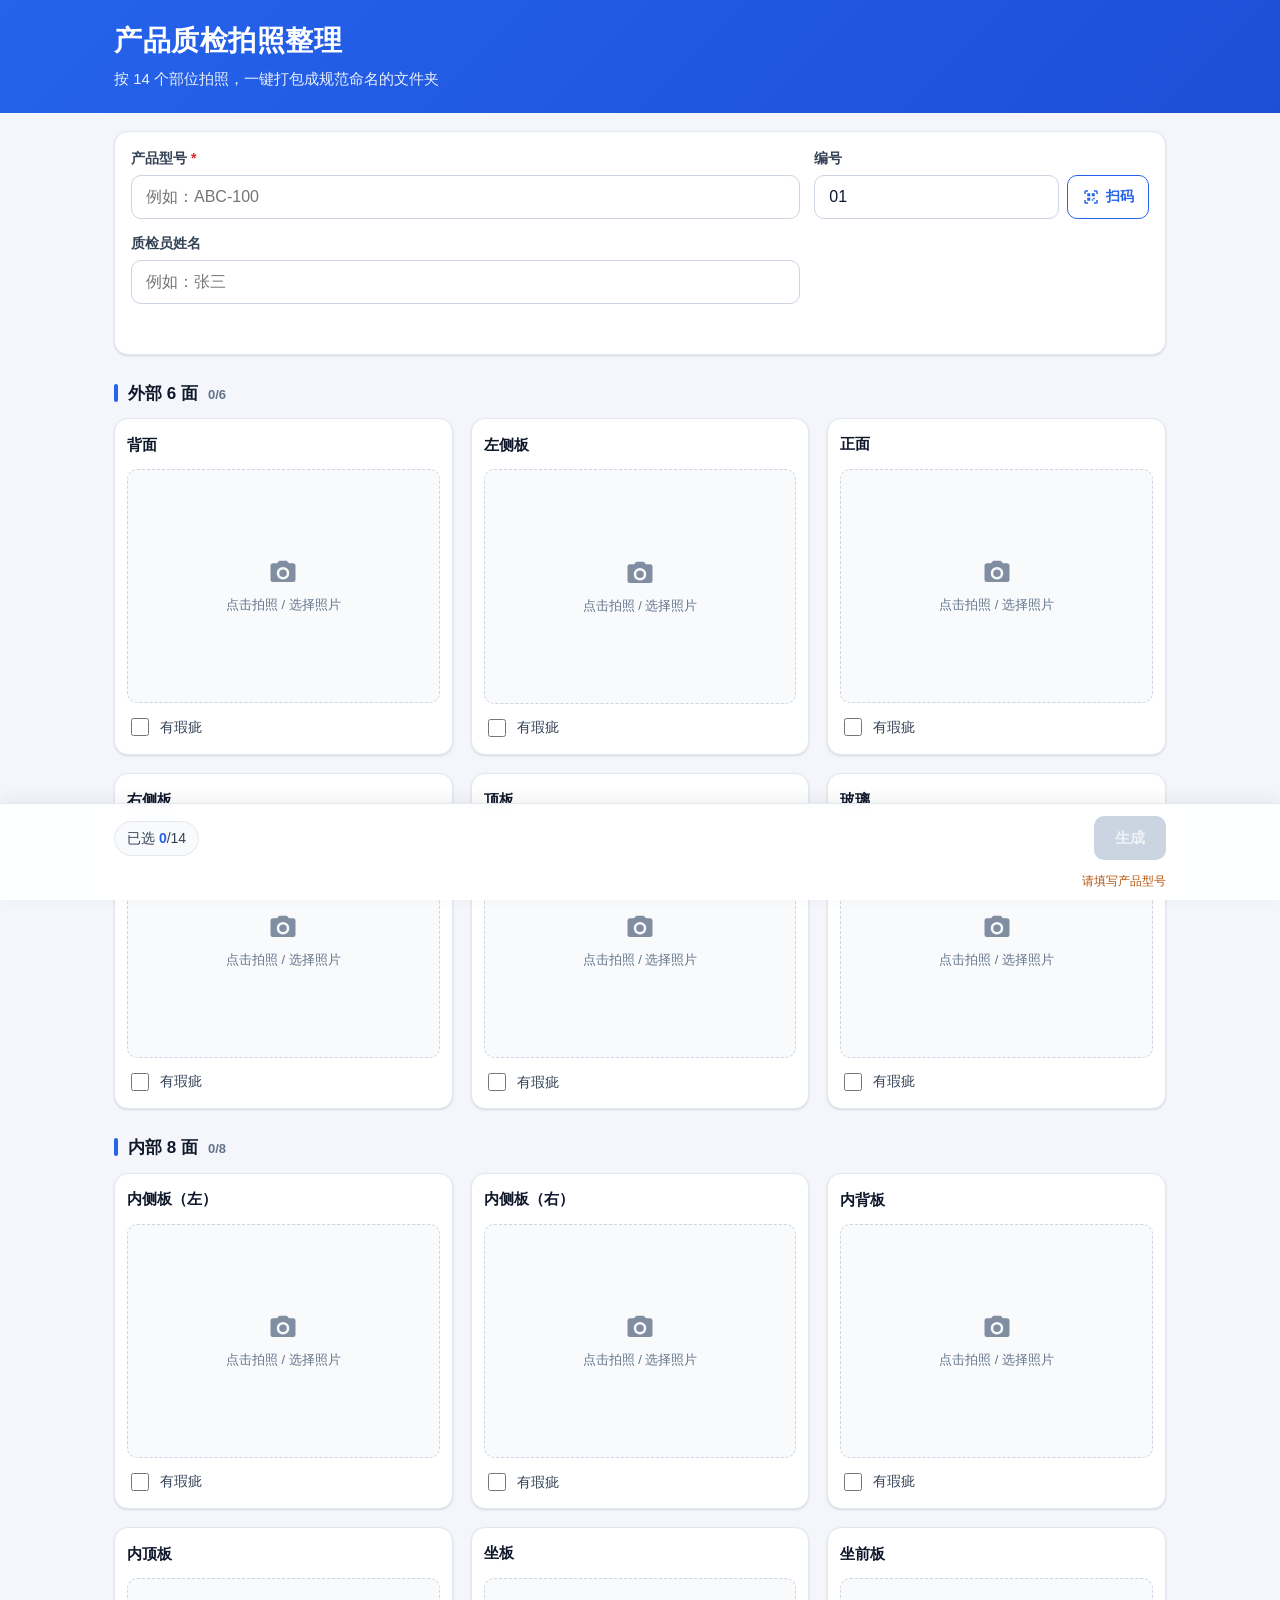
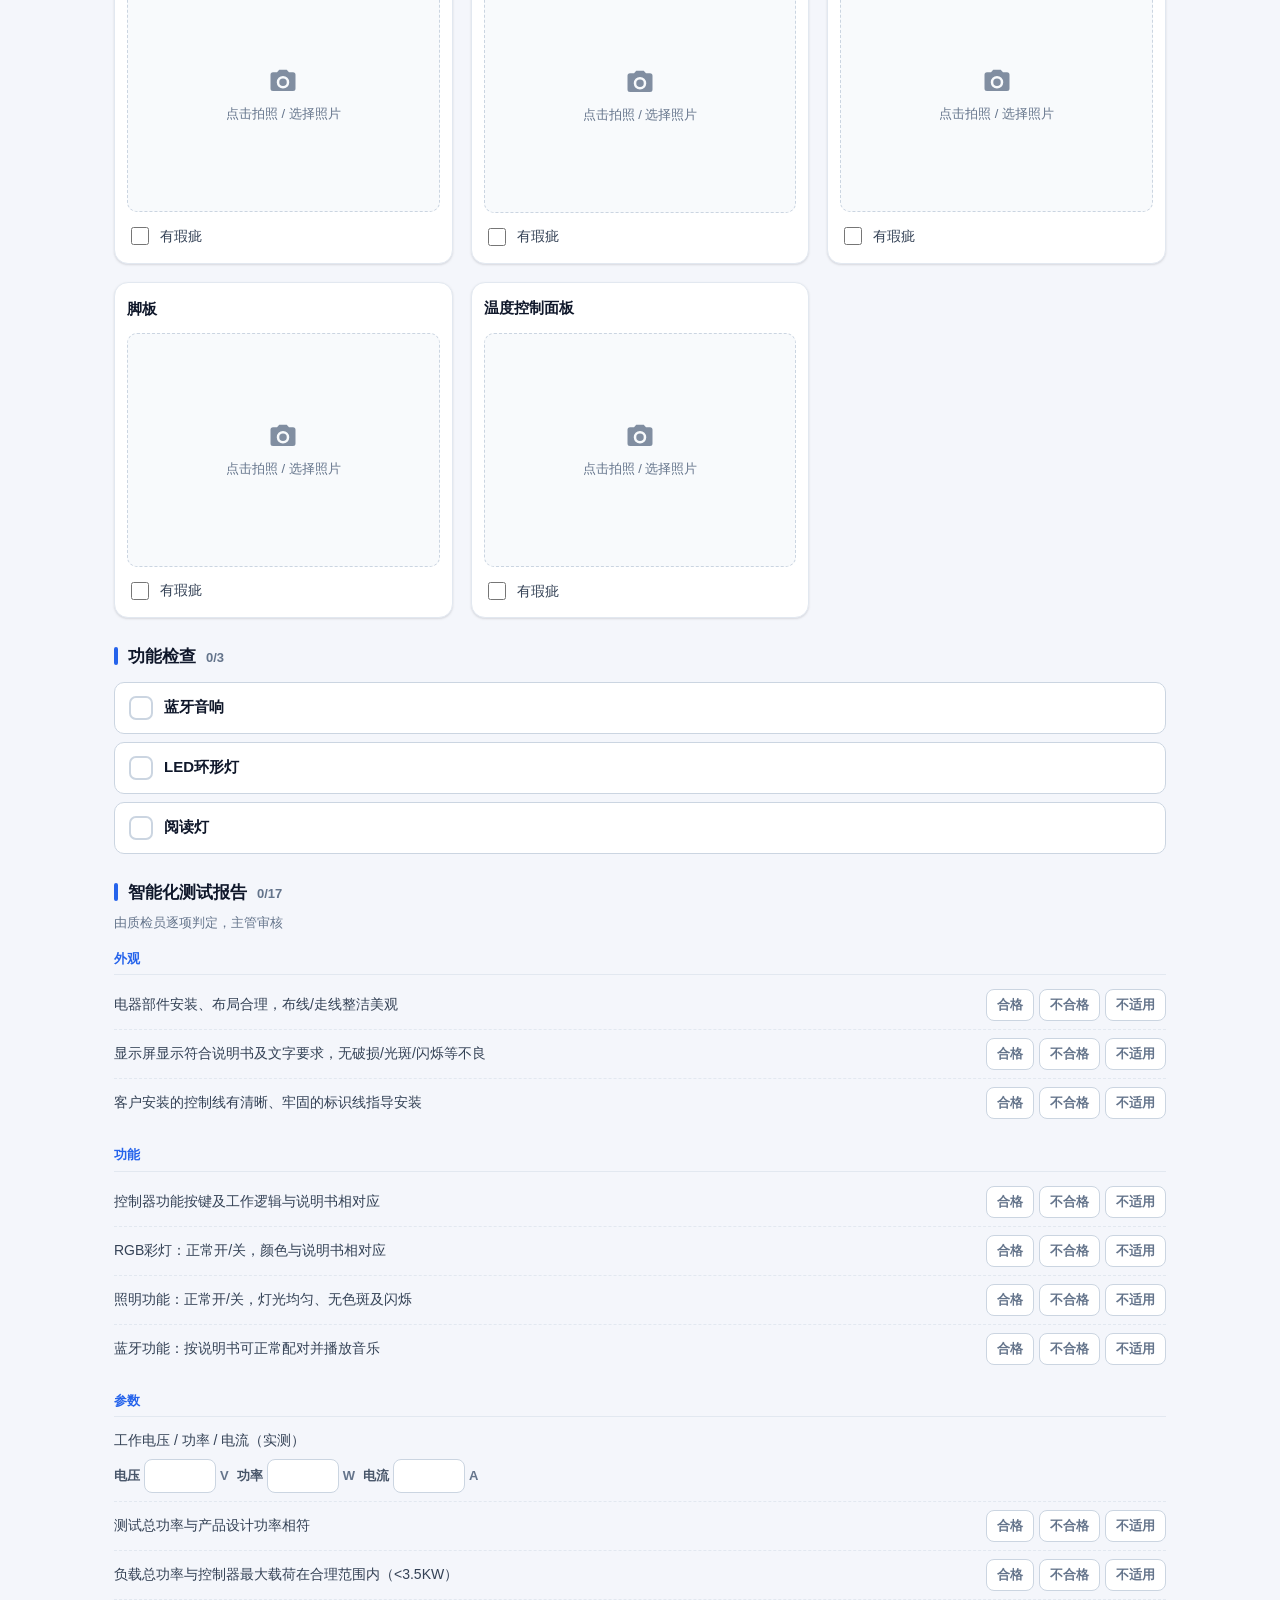
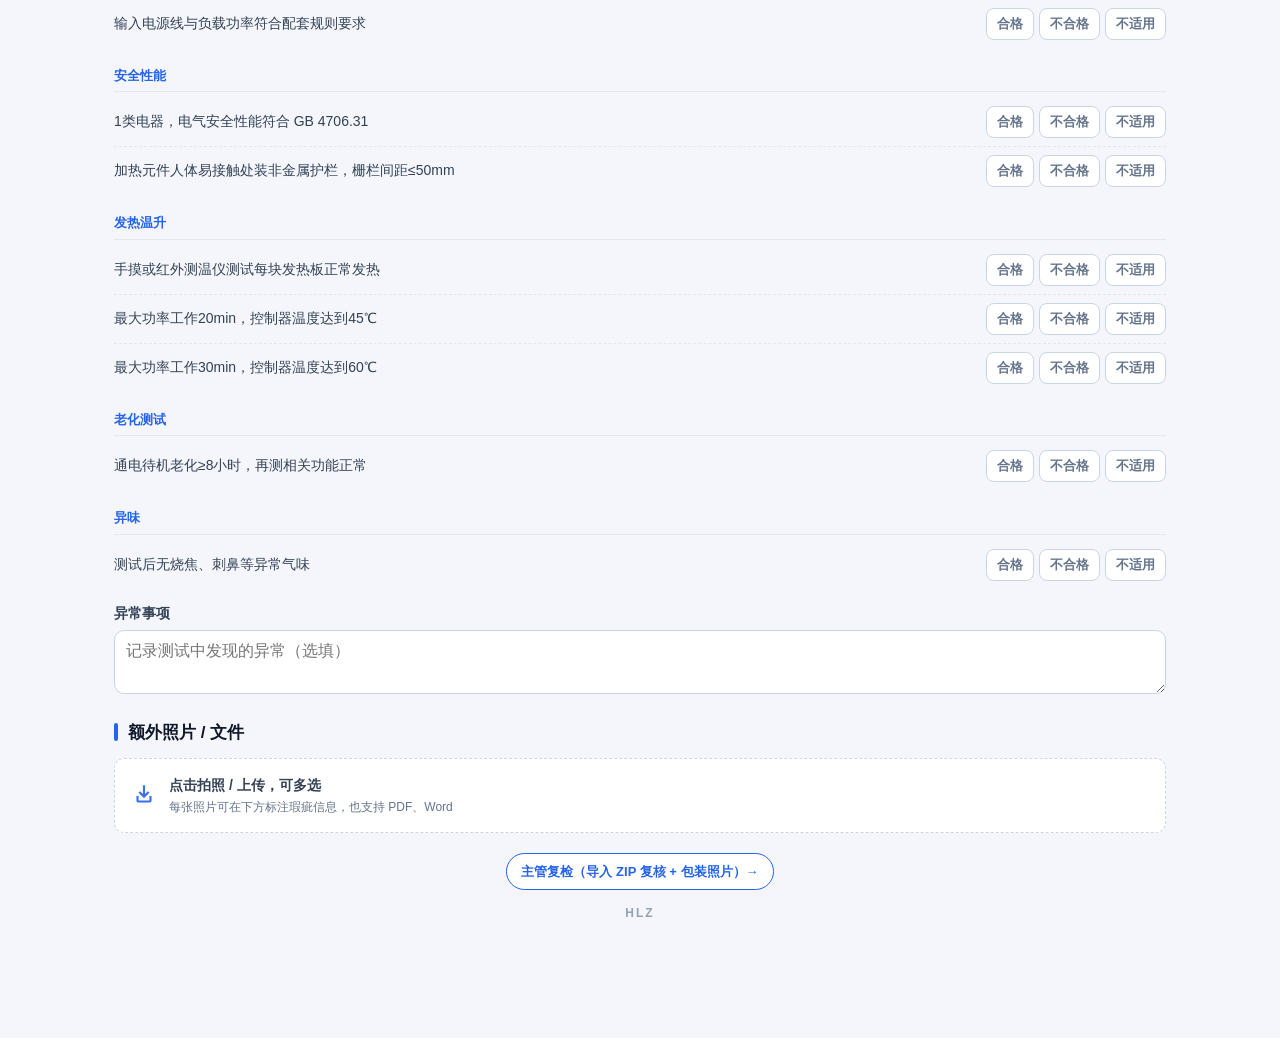
==== commit 1a25b0b6: "feat: cloud upload, admin dashboard, QR scanning, and network diagnostics Adds the full cloud-backed" ====
--- a/index.html
+++ b/index.html
@@ -4,16 +4,16 @@
   <meta charset="UTF-8" />
   <meta name="viewport" content="width=device-width, initial-scale=1, viewport-fit=cover" />
   <meta name="theme-color" content="#1d4ed8" />
-  <meta name="description" content="按 11 个部位拍照存档，一键生成规范命名的文件夹（型号-编号），方便质检溯源。" />
+  <meta name="description" content="按 14 个部位拍照存档，一键生成规范命名的文件夹（型号-编号），方便质检溯源。" />
   <title>产品质检拍照整理</title>
   <link rel="icon" href="favicon.svg" type="image/svg+xml" />
-  <link rel="stylesheet" href="styles.css" />
+  <link rel="stylesheet" href="styles.css?v=19" />
 </head>
 <body>
   <header class="app-header">
     <div class="container app-header__inner">
       <h1 class="app-title">产品质检拍照整理</h1>
-      <p class="app-subtitle">按 11 个部位拍照，一键打包成规范命名的文件夹</p>
+      <p class="app-subtitle">按 14 个部位拍照，一键打包成规范命名的文件夹</p>
     </div>
   </header>
 
@@ -27,8 +27,19 @@
       </div>
       <div class="field field--unit">
         <label for="unit-input">编号</label>
-        <input id="unit-input" type="text" inputmode="text" autocomplete="off"
-               value="01" placeholder="01" />
+        <div class="unit-row">
+          <input id="unit-input" type="text" inputmode="text" autocomplete="off"
+                 value="01" placeholder="01" />
+          <button type="button" class="btn btn--scan" id="scan-btn" aria-label="扫码填入编号">
+            <svg viewBox="0 0 24 24" aria-hidden="true"><path d="M3 5a2 2 0 0 1 2-2h3v2H5v3H3V5Zm13-2h3a2 2 0 0 1 2 2v3h-2V5h-3V3ZM3 16h2v3h3v2H5a2 2 0 0 1-2-2v-3Zm18 0v3a2 2 0 0 1-2 2h-3v-2h3v-3h2ZM7 7h4v4H7V7Zm6 0h4v4h-4V7Zm-6 6h4v4H7v-4Zm6 2h2v2h-2v-2Zm2-2h2v2h-2v-2Z"/></svg>
+            <span>扫码</span>
+          </button>
+        </div>
+      </div>
+      <div class="field">
+        <label for="inspector-input">质检员姓名</label>
+        <input id="inspector-input" type="text" inputmode="text" autocomplete="off"
+               enterkeyhint="next" placeholder="例如：张三" />
       </div>
       <p class="folder-preview" id="folder-preview" aria-live="polite"></p>
     </section>
@@ -36,7 +47,7 @@
     <!-- Photo slots (injected by app.js from PARTS) -->
     <section class="group" data-group="external">
       <h2 class="group-title">
-        <span class="group-name">外部 5 面</span>
+        <span class="group-name">外部 6 面</span>
         <span class="group-count" data-group-count="external"></span>
       </h2>
       <div class="slot-grid" data-slot-grid="external"></div>
@@ -44,27 +55,54 @@
 
     <section class="group" data-group="internal">
       <h2 class="group-title">
-        <span class="group-name">内部 6 面</span>
+        <span class="group-name">内部 8 面</span>
         <span class="group-count" data-group-count="internal"></span>
       </h2>
       <div class="slot-grid" data-slot-grid="internal"></div>
     </section>
 
+    <!-- Function check: equipped & working accessories (injected by app.js) -->
+    <section class="group" data-group="features">
+      <h2 class="group-title">
+        <span class="group-name">功能检查</span>
+        <span class="group-count" data-feature-count></span>
+      </h2>
+      <div class="feature-list" data-feature-list></div>
+    </section>
+
+    <!-- Smart test report: per-item 合格/不合格/不适用 + power params + abnormal note -->
+    <section class="group" data-group="test">
+      <h2 class="group-title">
+        <span class="group-name">智能化测试报告</span>
+        <span class="group-count" data-test-count></span>
+      </h2>
+      <p class="group-sub">由质检员逐项判定，主管审核</p>
+      <div class="test-list" data-test-list></div>
+      <div class="field" style="margin-top:14px;">
+        <label for="test-abnormal">异常事项</label>
+        <textarea id="test-abnormal" class="test-abnormal" rows="2" placeholder="记录测试中发现的异常（选填）"></textarea>
+      </div>
+    </section>
+
     <!-- Extra files: PDF / Word / image attachments -->
     <section class="group" data-group="attach">
       <h2 class="group-title">
-        <span class="group-name">额外文件</span>
+        <span class="group-name">额外照片 / 文件</span>
         <span class="group-count" data-attach-count></span>
       </h2>
       <label class="attach-drop">
         <input class="attach-add-input visually-hidden" type="file" multiple
                accept=".pdf,.doc,.docx,application/pdf,application/msword,application/vnd.openxmlformats-officedocument.wordprocessingml.document,image/*"
-               aria-label="添加额外文件" />
+               aria-label="添加额外照片或文件" />
         <svg class="attach-drop__icon" viewBox="0 0 24 24" aria-hidden="true"><path d="M19 13v4a2 2 0 0 1-2 2H7a2 2 0 0 1-2-2v-4h2v4h10v-4h2ZM13 3v8.17l2.59-2.58L17 10l-5 5-5-5 1.41-1.41L11 11.17V3h2Z"/></svg>
-        <span class="attach-drop__text">点击上传 / 拖拽文件<small>支持 PDF、Word、图片，可多选</small></span>
+        <span class="attach-drop__text">点击拍照 / 上传，可多选<small>每张照片可在下方标注瑕疵信息，也支持 PDF、Word</small></span>
       </label>
       <div class="attach-list" data-attach-list></div>
     </section>
+
+    <!-- supervisor entry + author signature -->
+    <nav class="app-nav"><a href="supervisor.html">主管复检（导入 ZIP 复核 + 包装照片）→</a></nav>
+    <p class="app-signature">HLZ</p>
 
     <!-- keeps content clear of the sticky action bar -->
     <div class="action-bar-spacer" aria-hidden="true"></div>
@@ -74,7 +112,7 @@
   <div class="action-bar" id="action-bar">
     <div class="container action-bar__inner">
       <div class="action-bar__status">
-        <span class="count-pill">已选 <strong id="count-num">0</strong>/11<span id="count-defect"></span><span id="count-attach"></span></span>
+        <span class="count-pill">已选 <strong id="count-num">0</strong>/14<span id="count-defect"></span><span id="count-attach"></span></span>
         <button type="button" class="btn btn--ghost" id="history-btn" hidden>
           记录 <span id="history-count">0</span>
         </button>
@@ -113,10 +151,28 @@
     </div>
   </div>
 
+  <!-- QR scanner modal -->
+  <div class="scan-modal" id="scan-modal" hidden>
+    <div class="scan-modal__backdrop" data-close-scan></div>
+    <div class="scan-modal__panel" role="dialog" aria-modal="true" aria-label="扫码">
+      <div class="scan-modal__head">
+        <h2 class="scan-modal__title">对准标签二维码</h2>
+        <button type="button" class="modal__close" data-close-scan aria-label="关闭">✕</button>
+      </div>
+      <div class="scan-modal__viewport">
+        <video id="scan-video" playsinline muted></video>
+        <div class="scan-modal__frame" aria-hidden="true"></div>
+      </div>
+      <p class="scan-modal__hint" id="scan-hint">正在打开相机…</p>
+    </div>
+  </div>
+
   <!-- Lightweight toast -->
   <div class="toast" id="toast" hidden aria-live="polite"></div>
 
+  <script defer src="lib/jsqr.min.js"></script>
   <script defer src="lib/jszip.min.js"></script>
-  <script defer src="app.js"></script>
+  <script defer src="lib/aliyun-oss-sdk.min.js"></script>
+  <script defer src="boot.js?v=22"></script>
 </body>
 </html>
--- a/styles.css
+++ b/styles.css
@@ -295,6 +295,17 @@
   transition: background .15s ease, color .15s ease;
 }
 .defect-item__remove:hover { background: rgba(220, 38, 38, .12); color: var(--danger); }
+.defect-item__cats { display: flex; flex-wrap: wrap; gap: 6px; }
+.defect-cat {
+  appearance: none; cursor: pointer;
+  font-size: 13px; font-weight: 600; font-family: inherit;
+  padding: 5px 13px; border-radius: 999px;
+  border: 1.5px solid var(--border-strong);
+  background: var(--surface); color: #475569;
+  transition: background .15s ease, border-color .15s ease, color .15s ease, transform .12s ease;
+}
+.defect-cat:active { transform: scale(.94); }
+.defect-cat.is-on { background: var(--danger); border-color: var(--danger); color: #fff; }
 .defect-item__note {
   width: 100%;
   resize: vertical;
@@ -367,16 +378,117 @@
 .attach-drop__text { display: flex; flex-direction: column; font-size: 14px; font-weight: 600; color: #334155; }
 .attach-drop__text small { font-weight: 400; font-size: 12px; color: var(--muted); margin-top: 2px; }
 
+/* ===== Function check (功能检查) ===== */
+.feature-list { display: flex; flex-direction: column; gap: 8px; }
+.feature-item {
+  position: relative;
+  display: flex; align-items: center; gap: 11px;
+  padding: 13px 14px;
+  border: 1.5px solid var(--border-strong);
+  border-radius: var(--radius-sm);
+  background: var(--surface);
+  cursor: pointer;
+  transition: border-color .16s ease, background .16s ease;
+}
+.feature-item.is-on { border-color: var(--accent); background: var(--accent-soft); }
+.feature-item input { position: absolute; opacity: 0; width: 0; height: 0; }
+.feature-item__box {
+  flex-shrink: 0;
+  width: 24px; height: 24px;
+  border: 2px solid var(--border-strong);
+  border-radius: 7px;
+  background: var(--surface);
+  display: flex; align-items: center; justify-content: center;
+  transition: background .16s ease, border-color .16s ease;
+}
+.feature-item__box::after {
+  content: '✓'; color: #fff; font-size: 15px; font-weight: 700; line-height: 1;
+  transform: scale(.5); opacity: 0; transition: transform .16s ease, opacity .16s ease;
+}
+.feature-item.is-on .feature-item__box { background: var(--accent); border-color: var(--accent); }
+.feature-item.is-on .feature-item__box::after { transform: scale(1); opacity: 1; }
+.feature-item__label { font-size: 15px; font-weight: 600; color: var(--text); }
+
+/* ===== Smart test report (智能化测试报告) ===== */
+.group-sub { margin: -4px 0 12px; font-size: 13px; color: var(--muted); }
+.test-group { margin-bottom: 14px; }
+.test-group__h {
+  font-size: 13px; font-weight: 700; color: var(--accent);
+  padding: 4px 0 6px; margin-bottom: 6px;
+  border-bottom: 1px solid var(--border);
+}
+.test-item {
+  display: flex; align-items: center; gap: 10px;
+  padding: 8px 0;
+  border-bottom: 1px dashed var(--border);
+}
+.test-item:last-child { border-bottom: none; }
+.test-item__text { flex: 1; min-width: 0; font-size: 14px; line-height: 1.4; color: #334155; }
+.test-verdict { display: flex; gap: 5px; flex-shrink: 0; }
+.test-v {
+  appearance: none; cursor: pointer; font-family: inherit;
+  font-size: 13px; font-weight: 600;
+  padding: 6px 10px; border-radius: 8px;
+  border: 1.5px solid var(--border-strong);
+  background: var(--surface); color: #64748b;
+  transition: background .14s ease, border-color .14s ease, color .14s ease, transform .12s ease;
+}
+.test-v:active { transform: scale(.93); }
+.test-v--ok.is-on { background: var(--ok); border-color: var(--ok); color: #fff; }
+.test-v--bad.is-on { background: var(--danger); border-color: var(--danger); color: #fff; }
+.test-v--na.is-on { background: #64748b; border-color: #64748b; color: #fff; }
+.test-item--param { flex-direction: column; align-items: stretch; gap: 8px; }
+.test-param { display: flex; gap: 8px; flex-wrap: wrap; }
+.test-param label {
+  display: inline-flex; align-items: center; gap: 4px;
+  font-size: 13px; font-weight: 600; color: #475569;
+}
+.test-param input {
+  width: 72px; font-size: 16px; padding: 7px 8px;
+  border: 1.5px solid var(--border-strong); border-radius: 8px;
+  background: var(--surface); color: var(--text);
+}
+.test-param input:focus { outline: none; border-color: var(--accent); box-shadow: 0 0 0 3px var(--accent-soft); }
+.test-param i { font-style: normal; color: var(--muted); font-size: 13px; }
+.test-abnormal {
+  width: 100%; resize: vertical; min-height: 48px;
+  font-size: 16px; font-family: inherit; line-height: 1.4; padding: 9px 11px;
+  border: 1.5px solid var(--border-strong); border-radius: var(--radius-sm);
+  background: var(--surface); color: var(--text);
+}
+.test-abnormal:focus { outline: none; border-color: var(--accent); box-shadow: 0 0 0 3px var(--accent-soft); }
+
+/* history: function-check summary */
+.hist-features { display: flex; flex-wrap: wrap; gap: 6px; margin: 0 0 12px; }
+.hist-feature {
+  font-size: 12px; font-weight: 600; padding: 3px 10px; border-radius: 999px;
+  background: var(--surface-2); color: var(--muted);
+}
+.hist-feature.is-on { background: var(--accent-soft); color: var(--accent); }
+
 .attach-list { display: flex; flex-direction: column; gap: 8px; margin-top: 10px; }
 .attach-list:empty { display: none; }
 .attach-item {
-  display: flex; align-items: center; gap: 10px;
-  padding: 8px 10px;
+  display: flex; gap: 10px;
+  padding: 8px;
   background: var(--surface);
   border: 1px solid var(--border);
   border-radius: var(--radius-sm);
 }
-.attach-item__icon { width: 22px; height: 22px; fill: var(--muted); flex-shrink: 0; }
+.attach-item__thumb {
+  flex-shrink: 0;
+  width: 72px; height: 72px;
+  border-radius: 8px;
+  overflow: hidden;
+  background: #e2e8f0;
+}
+.attach-item__thumb img { width: 100%; height: 100%; object-fit: cover; display: block; }
+.attach-item__thumb--file {
+  display: flex; flex-direction: column; align-items: center; justify-content: center; gap: 4px;
+}
+.attach-item__icon { width: 26px; height: 26px; fill: var(--muted); flex-shrink: 0; }
+.attach-item__body { flex: 1; min-width: 0; display: flex; flex-direction: column; gap: 6px; }
+.attach-item__head { display: flex; align-items: center; gap: 8px; }
 .attach-item__name {
   flex: 1; min-width: 0;
   font-size: 14px; color: var(--text);
@@ -399,6 +511,28 @@
 }
 .attach-item__remove:hover { background: rgba(220, 38, 38, .18); }
 .attach-item__remove:active { transform: scale(.9); }
+.attach-item__loc,
+.attach-item__note {
+  width: 100%;
+  font-size: 16px;
+  font-family: inherit;
+  line-height: 1.4;
+  padding: 7px 9px;
+  border: 1.5px solid var(--border);
+  border-radius: 8px;
+  background: var(--surface);
+  color: var(--text);
+  transition: border-color .18s ease, box-shadow .18s ease;
+}
+.attach-item__note { resize: vertical; min-height: 40px; }
+.attach-item__loc::placeholder,
+.attach-item__note::placeholder { color: #94a3b8; }
+.attach-item__loc:focus,
+.attach-item__note:focus {
+  outline: none;
+  border-color: var(--accent);
+  box-shadow: 0 0 0 3px var(--accent-soft);
+}
 
 /* history: per-surface defect badge */
 .hist-defect-badge {
@@ -478,6 +612,58 @@
 }
 .btn--ghost:hover { background: var(--surface-2); }
 
+/* ===== 编号 row + 扫码 button ===== */
+.unit-row { display: flex; gap: 8px; align-items: stretch; }
+.unit-row input { flex: 1 1 auto; min-width: 0; }
+.btn--scan {
+  flex: 0 0 auto;
+  display: inline-flex; align-items: center; gap: 6px;
+  padding: 0 14px; min-height: 0;
+  font-size: 14px;
+  background: var(--surface); color: var(--accent);
+  border-color: var(--accent);
+}
+.btn--scan:hover { background: var(--accent-soft); }
+.btn--scan svg { width: 18px; height: 18px; fill: currentColor; }
+
+/* ===== QR scanner modal ===== */
+.scan-modal {
+  position: fixed; inset: 0; z-index: 85;
+  display: flex; align-items: center; justify-content: center;
+  padding: 16px;
+}
+.scan-modal__backdrop { position: absolute; inset: 0; background: rgba(15, 23, 42, .72); }
+.scan-modal__panel {
+  position: relative; z-index: 1;
+  width: 100%; max-width: 420px;
+  background: var(--surface); border-radius: 18px; overflow: hidden;
+  box-shadow: var(--shadow-md);
+  display: flex; flex-direction: column;
+  animation: pop .2s ease;
+}
+.scan-modal__head {
+  display: flex; align-items: center; justify-content: space-between;
+  padding: 12px 14px 12px 18px;
+}
+.scan-modal__title { margin: 0; font-size: 16px; font-weight: 700; }
+.scan-modal__viewport {
+  position: relative; width: 100%;
+  aspect-ratio: 1 / 1; min-height: 260px;
+  background: #000; overflow: hidden;
+}
+.scan-modal__viewport video {
+  width: 100%; height: 100%; object-fit: cover; display: block;
+}
+.scan-modal__frame {
+  position: absolute; inset: 18%;
+  border: 3px solid rgba(255, 255, 255, .9);
+  border-radius: 14px;
+}
+.scan-modal__hint {
+  margin: 0; padding: 14px 18px 18px;
+  font-size: 14px; text-align: center; color: var(--muted);
+}
+
 /* ===== Overlay (generating / success) ===== */
 .overlay {
   position: fixed; inset: 0; z-index: 70;
@@ -616,6 +802,11 @@
   border: 1px solid #fecaca; border-radius: 8px; overflow: hidden; background: #fff5f5;
 }
 .hist-defect-cell .hist-thumb { aspect-ratio: 1 / 1; }
+.hist-defect-cat {
+  display: inline-block; margin: 4px 6px 0;
+  font-size: 11px; font-weight: 700; color: #fff;
+  background: var(--danger); padding: 1px 8px; border-radius: 999px;
+}
 .hist-defect-note { font-size: 11px; color: #334155; padding: 4px 6px; word-break: break-word; }
 .hist-defect-note.is-empty { color: #94a3b8; }
 
@@ -627,6 +818,34 @@
   border-bottom: 1px solid var(--border);
 }
 .hist-attach__item:last-child { border-bottom: none; }
+.hist-attach__name { display: block; }
+
+/* supervisor entry link */
+.app-nav { margin: 20px 0 0; text-align: center; }
+.app-nav a {
+  display: inline-block;
+  font-size: 13px; font-weight: 600;
+  color: var(--accent);
+  text-decoration: none;
+  padding: 8px 14px;
+  border: 1.5px solid var(--accent);
+  border-radius: 999px;
+  background: var(--surface);
+}
+.app-nav a:hover { background: var(--accent-soft); }
+
+/* author signature */
+.app-signature {
+  margin: 14px 0 0;
+  text-align: center;
+  font-size: 12px;
+  letter-spacing: 2px;
+  font-weight: 600;
+  color: var(--muted);
+  opacity: .65;
+}
+.hist-attach__loc { font-size: 12px; color: #334155; margin-top: 2px; word-break: break-word; }
+.hist-attach__note { font-size: 12px; color: var(--muted); margin-top: 2px; word-break: break-word; }
 
 /* ===== Toast ===== */
 .toast {
